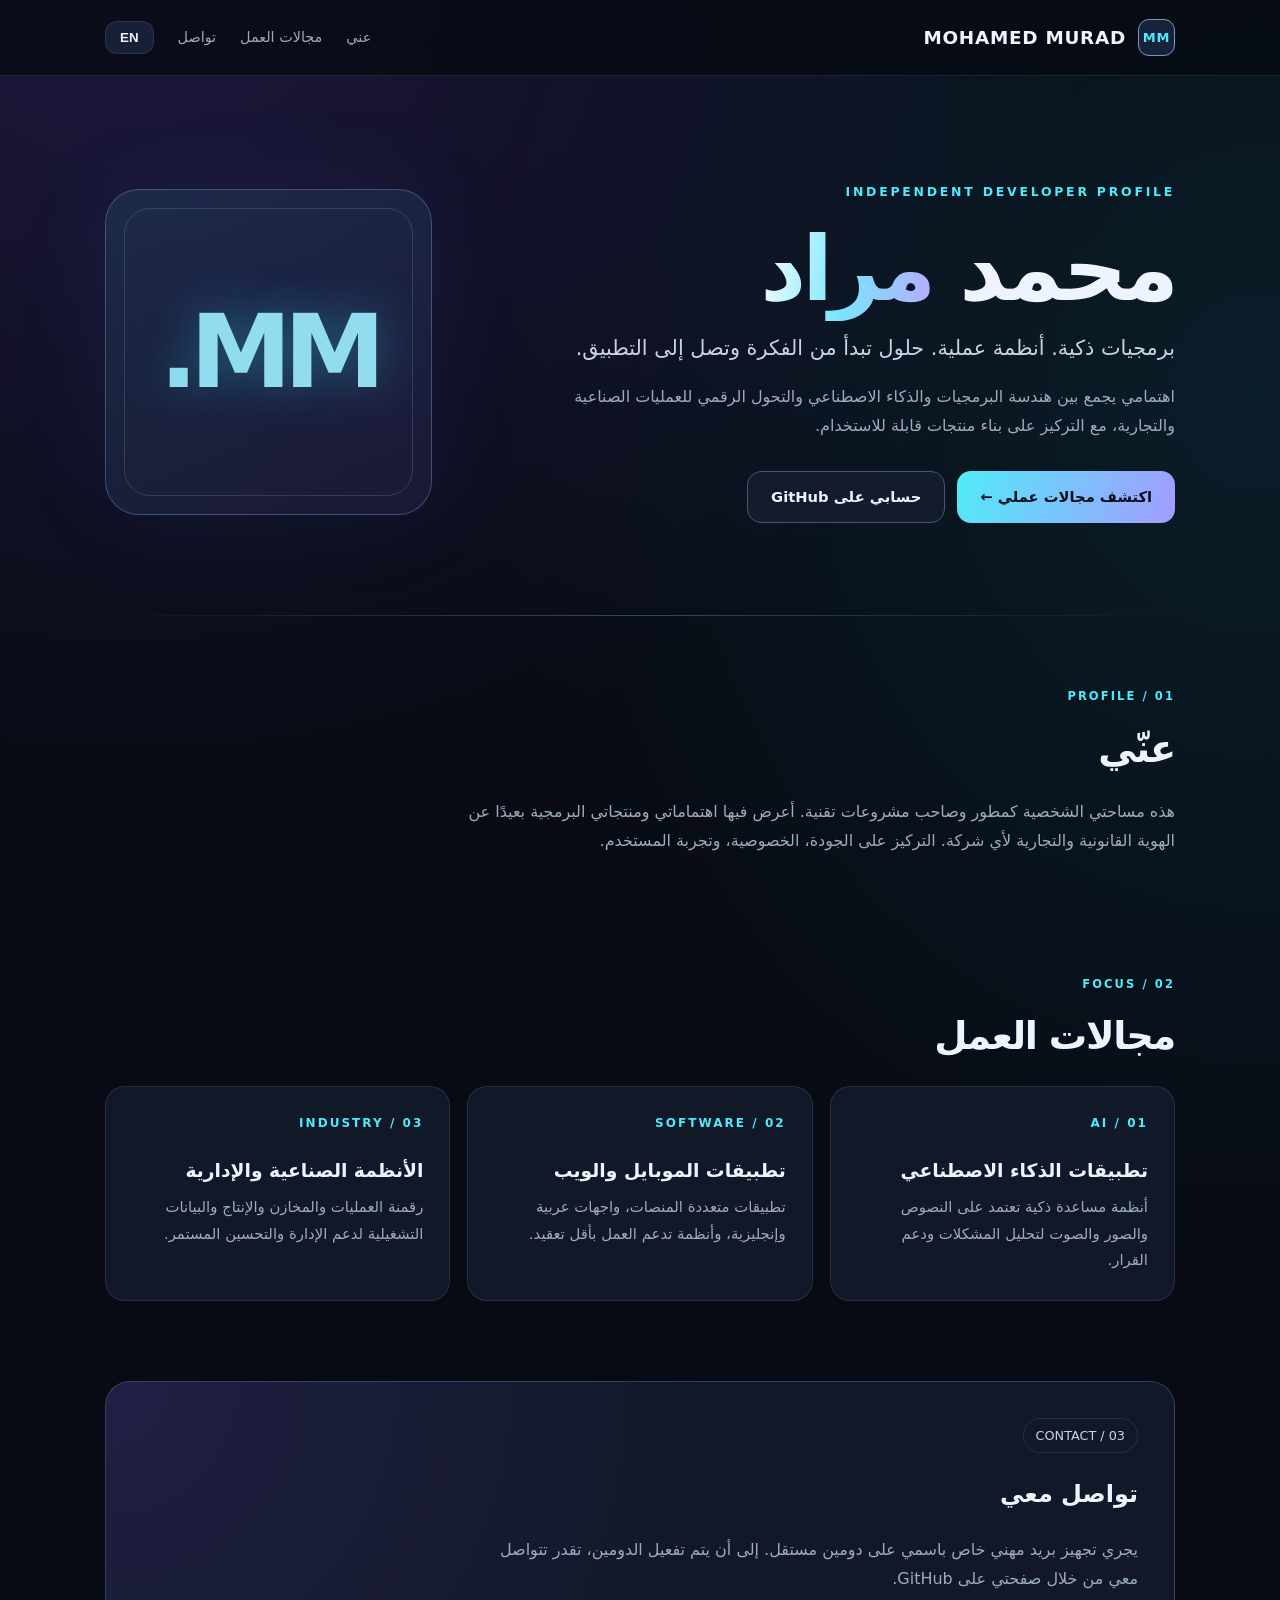
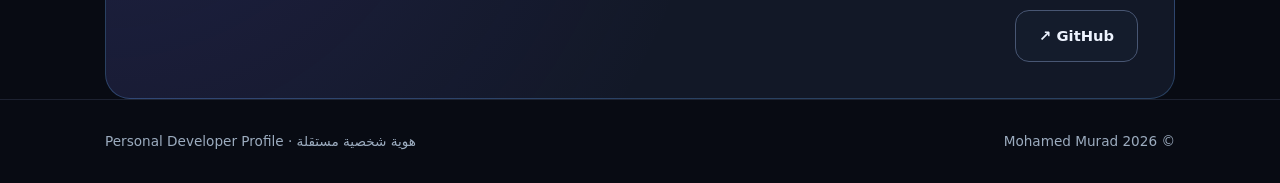
==== mohamed/index.html @ b5a16c12 "feat(personal): add independent bilingual developer profile page" ====
<!doctype html>
<html lang="ar" dir="rtl">
<head>
<meta charset="utf-8">
<meta name="viewport" content="width=device-width,initial-scale=1,viewport-fit=cover">
<meta name="theme-color" content="#080c16">
<meta name="description" content="Mohamed Murad — personal developer profile, software engineering, AI products and industrial systems.">
<title>Mohamed Murad | Personal Developer Website</title>
<link rel="canonical" href="https://mmoradumg.github.io/mohamed/">
<style>
:root{color-scheme:dark;--bg:#080b13;--panel:rgba(22,29,47,.76);--edge:rgba(154,178,232,.14);--text:#eef4ff;--muted:#9cacbf;--cyan:#4ee9fa;--violet:#9180ff;font-family:system-ui,-apple-system,"Segoe UI",Tahoma,sans-serif}
*{box-sizing:border-box}html{scroll-behavior:smooth}body{margin:0;background:radial-gradient(ellipse 75% 45% at 10% 0,rgba(103,72,219,.21),transparent),radial-gradient(ellipse 60% 50% at 98% 22%,rgba(21,143,171,.14),transparent),var(--bg);color:var(--text);line-height:1.8;min-height:100vh}
a{color:inherit;text-decoration:none}.shell{max-width:1120px;margin:0 auto;padding:0 25px}
header{position:sticky;top:0;z-index:5;background:rgba(8,11,19,.82);border-bottom:1px solid var(--edge);backdrop-filter:blur(18px)}
nav{height:75px;display:flex;justify-content:space-between;align-items:center;gap:20px}
.brand{font-weight:900;letter-spacing:.04em;font-size:1.15rem;display:flex;align-items:center;gap:12px}
.emblem{display:grid;place-items:center;width:37px;height:37px;border:1px solid #7c96c0;border-radius:11px;color:var(--cyan);font-size:13px;background:#17233a}
.links{display:flex;align-items:center;gap:24px;color:var(--muted);font-size:.9rem}
.links a:hover{color:var(--cyan)}
.lang{border:1px solid var(--edge);border-radius:12px;color:var(--text);background:#182037;cursor:pointer;padding:8px 14px;font-weight:700}
main{padding-bottom:75px}.hero{display:grid;grid-template-columns:1.35fr .65fr;align-items:center;gap:65px;padding-top:105px;padding-bottom:92px}
.eyebrow{font-size:.78rem;letter-spacing:.22em;font-weight:800;color:var(--cyan);text-transform:uppercase}
h1{font-size:clamp(3rem,7vw,5.8rem);line-height:1.12;letter-spacing:-.045em;margin:16px 0 10px}
.grad{background:linear-gradient(100deg,#fff,#79e6fc,#b9a9ff);background-clip:text;-webkit-background-clip:text;color:transparent}
.lead{color:#c9d3e3;font-size:clamp(1.1rem,2vw,1.3rem);max-width:635px}
.hero p.note{max-width:615px;color:var(--muted);font-size:1rem;margin-top:16px}
.actions{display:flex;flex-wrap:wrap;gap:12px;margin-top:30px}.btn{display:inline-flex;gap:10px;align-items:center;justify-content:center;border-radius:14px;padding:12px 23px;font-weight:750;font-size:.92rem;transition:transform .16s}
.btn:hover{transform:translateY(-2px)}.btn-primary{background:linear-gradient(105deg,#52eaf8,#a39cff);color:#09101c}.btn-secondary{border:1px solid #485673;background:#141c2c}
.monogram{aspect-ratio:1;display:grid;place-items:center;border-radius:34px;position:relative;isolation:isolate;background:linear-gradient(145deg,rgba(76,223,249,.11),rgba(142,107,255,.1));border:1px solid rgba(143,195,250,.3);box-shadow:0 0 100px rgba(86,128,251,.08)}
.monogram:before{content:"";position:absolute;inset:18px;border:1px solid rgba(133,196,237,.2);border-radius:26px;z-index:-1}.monogram b{font-size:clamp(3rem,8vw,6.7rem);letter-spacing:-.08em;color:#92dcef;font-weight:600;text-shadow:0 0 50px rgba(51,202,239,.4)}
.line{height:1px;background:linear-gradient(to left,transparent,#334768,transparent)}section{scroll-margin-top:105px}
.sec{padding:70px 0 20px}.sup{color:var(--cyan);text-transform:uppercase;font-weight:800;letter-spacing:.18em;font-size:.72rem}.sec h2{font-size:clamp(1.65rem,3.3vw,2.4rem);letter-spacing:-.035em;margin:7px 0 15px}.sec>p{max-width:725px;color:var(--muted);margin:0 0 28px}
.grid{display:grid;grid-template-columns:repeat(3,minmax(0,1fr));gap:17px}.card{background:var(--panel);border:1px solid var(--edge);border-radius:20px;padding:26px;min-height:215px}
.number{color:var(--cyan);font-size:.75rem;letter-spacing:.17em;font-weight:850}.card h3{font-size:1.17rem;margin:20px 0 6px}.card p{margin:0;color:var(--muted);font-size:.93rem}
.contact{margin-top:60px;border:1px solid rgba(93,163,230,.3);background:radial-gradient(circle at 0 0,rgba(100,75,220,.16),transparent 55%),rgba(22,28,45,.8);border-radius:25px;padding:36px}
.contact p{color:var(--muted);max-width:640px}.tag{color:#c7d4ec;font-size:.8rem;border:1px solid var(--edge);border-radius:999px;display:inline-block;padding:5px 12px}
footer{border-top:1px solid var(--edge);padding:29px 0;color:var(--muted);font-size:.85rem}footer .shell{display:flex;justify-content:space-between;gap:15px;flex-wrap:wrap}
[lang=en]{display:none}html.en{direction:ltr}html.en [lang=ar]{display:none}html.en [lang=en]{display:revert}
@media(max-width:750px){nav{height:66px}.links a:not(.lang){display:none}.hero{grid-template-columns:1fr;gap:32px;padding:65px 0 55px}.monogram{max-width:235px;width:100%;justify-self:start}.grid{grid-template-columns:1fr}.card{min-height:0}.contact{padding:24px}.shell{padding:0 20px}}
@media(prefers-reduced-motion:reduce){html{scroll-behavior:auto}.btn{transition:none}}
</style>
</head>
<body>
<header><nav class="shell">
<a href="#home" class="brand" aria-label="Mohamed Murad Home"><span class="emblem">MM</span><span>MOHAMED MURAD</span></a>
<div class="links"><a href="#about"><span lang="ar">عني</span><span lang="en">About</span></a><a href="#work"><span lang="ar">مجالات العمل</span><span lang="en">Expertise</span></a><a href="#contact"><span lang="ar">تواصل</span><span lang="en">Contact</span></a><button class="lang" id="language" type="button" aria-label="Switch language">EN</button></div>
</nav></header>
<main class="shell">
<section id="home" class="hero"><div>
<div class="eyebrow">INDEPENDENT DEVELOPER PROFILE</div>
<h1><span lang="ar">محمد <span class="grad">مراد</span></span><span lang="en">Mohamed <span class="grad">Murad</span></span></h1>
<div class="lead"><span lang="ar">برمجيات ذكية. أنظمة عملية. حلول تبدأ من الفكرة وتصل إلى التطبيق.</span><span lang="en">Intelligent software. Practical systems. From concept to working products.</span></div>
<p class="note"><span lang="ar">اهتمامي يجمع بين هندسة البرمجيات والذكاء الاصطناعي والتحول الرقمي للعمليات الصناعية والتجارية، مع التركيز على بناء منتجات قابلة للاستخدام.</span><span lang="en">My work spans software engineering, artificial intelligence, and digital systems for industrial and business operations, with a focus on usable products.</span></p>
<div class="actions">
<a class="btn btn-primary" href="#work"><span lang="ar">اكتشف مجالات عملي ←</span><span lang="en">Explore my work →</span></a>
<a class="btn btn-secondary" href="https://github.com/mmoradumg" rel="noopener"><span lang="ar">حسابي على GitHub</span><span lang="en">My GitHub</span></a>
</div></div><div class="monogram" aria-label="Mohamed Murad monogram"><b>MM.</b></div></section>
<div class="line"></div>
<section id="about" class="sec"><div class="sup">PROFILE / 01</div>
<h2><span lang="ar">عنّي</span><span lang="en">About</span></h2>
<p><span lang="ar">هذه مساحتي الشخصية كمطور وصاحب مشروعات تقنية. أعرض فيها اهتماماتي ومنتجاتي البرمجية بعيدًا عن الهوية القانونية والتجارية لأي شركة. التركيز على الجودة، الخصوصية، وتجربة المستخدم.</span><span lang="en">This is my independent developer profile: a space for my technology interests and software products, separate from the legal identity of any company. My priorities include quality, privacy, and user experience.</span></p>
</section>
<section id="work" class="sec"><div class="sup">FOCUS / 02</div><h2><span lang="ar">مجالات العمل</span><span lang="en">Areas of focus</span></h2>
<div class="grid">
<article class="card"><div class="number">01 / AI</div><h3><span lang="ar">تطبيقات الذكاء الاصطناعي</span><span lang="en">AI applications</span></h3><p><span lang="ar">أنظمة مساعدة ذكية تعتمد على النصوص والصور والصوت لتحليل المشكلات ودعم القرار.</span><span lang="en">Intelligent assistants that use language, images, and audio to help analyze complex problems.</span></p></article>
<article class="card"><div class="number">02 / SOFTWARE</div><h3><span lang="ar">تطبيقات الموبايل والويب</span><span lang="en">Mobile & web software</span></h3><p><span lang="ar">تطبيقات متعددة المنصات، واجهات عربية وإنجليزية، وأنظمة تدعم العمل بأقل تعقيد.</span><span lang="en">Cross-platform experiences with Arabic and English interfaces and practical workflows.</span></p></article>
<article class="card"><div class="number">03 / INDUSTRY</div><h3><span lang="ar">الأنظمة الصناعية والإدارية</span><span lang="en">Industrial & business systems</span></h3><p><span lang="ar">رقمنة العمليات والمخازن والإنتاج والبيانات التشغيلية لدعم الإدارة والتحسين المستمر.</span><span lang="en">Digital operations, inventory, production, and operational data for better oversight.</span></p></article>
</div></section>
<section id="contact" class="contact"><span class="tag">CONTACT / 03</span><h2><span lang="ar">تواصل معي</span><span lang="en">Get in touch</span></h2>
<p><span lang="ar">يجري تجهيز بريد مهني خاص باسمي على دومين مستقل. إلى أن يتم تفعيل الدومين، تقدر تتواصل معي من خلال صفحتي على GitHub.</span><span lang="en">A personal-domain email address is being configured. Until the domain is activated, you can reach me via GitHub.</span></p>
<a class="btn btn-secondary" href="https://github.com/mmoradumg" rel="noopener">GitHub ↗</a></section>
</main>
<footer><div class="shell"><span>© <span id="year">2026</span> Mohamed Murad</span><span lang="ar">هوية شخصية مستقلة · Personal Developer Profile</span><span lang="en">Independent personal identity · Developer Profile</span></div></footer>
<script>
const langButton = document.getElementById('language');
langButton.addEventListener('click', () => {
  const en = !document.documentElement.classList.contains('en');
  document.documentElement.classList.toggle('en',en);
  document.documentElement.lang = en ? 'en':'ar';
  document.documentElement.dir = en ? 'ltr':'rtl';
  langButton.textContent = en ? 'عربي':'EN';
});
document.getElementById('year').textContent = new Date().getFullYear();
</script></body></html>
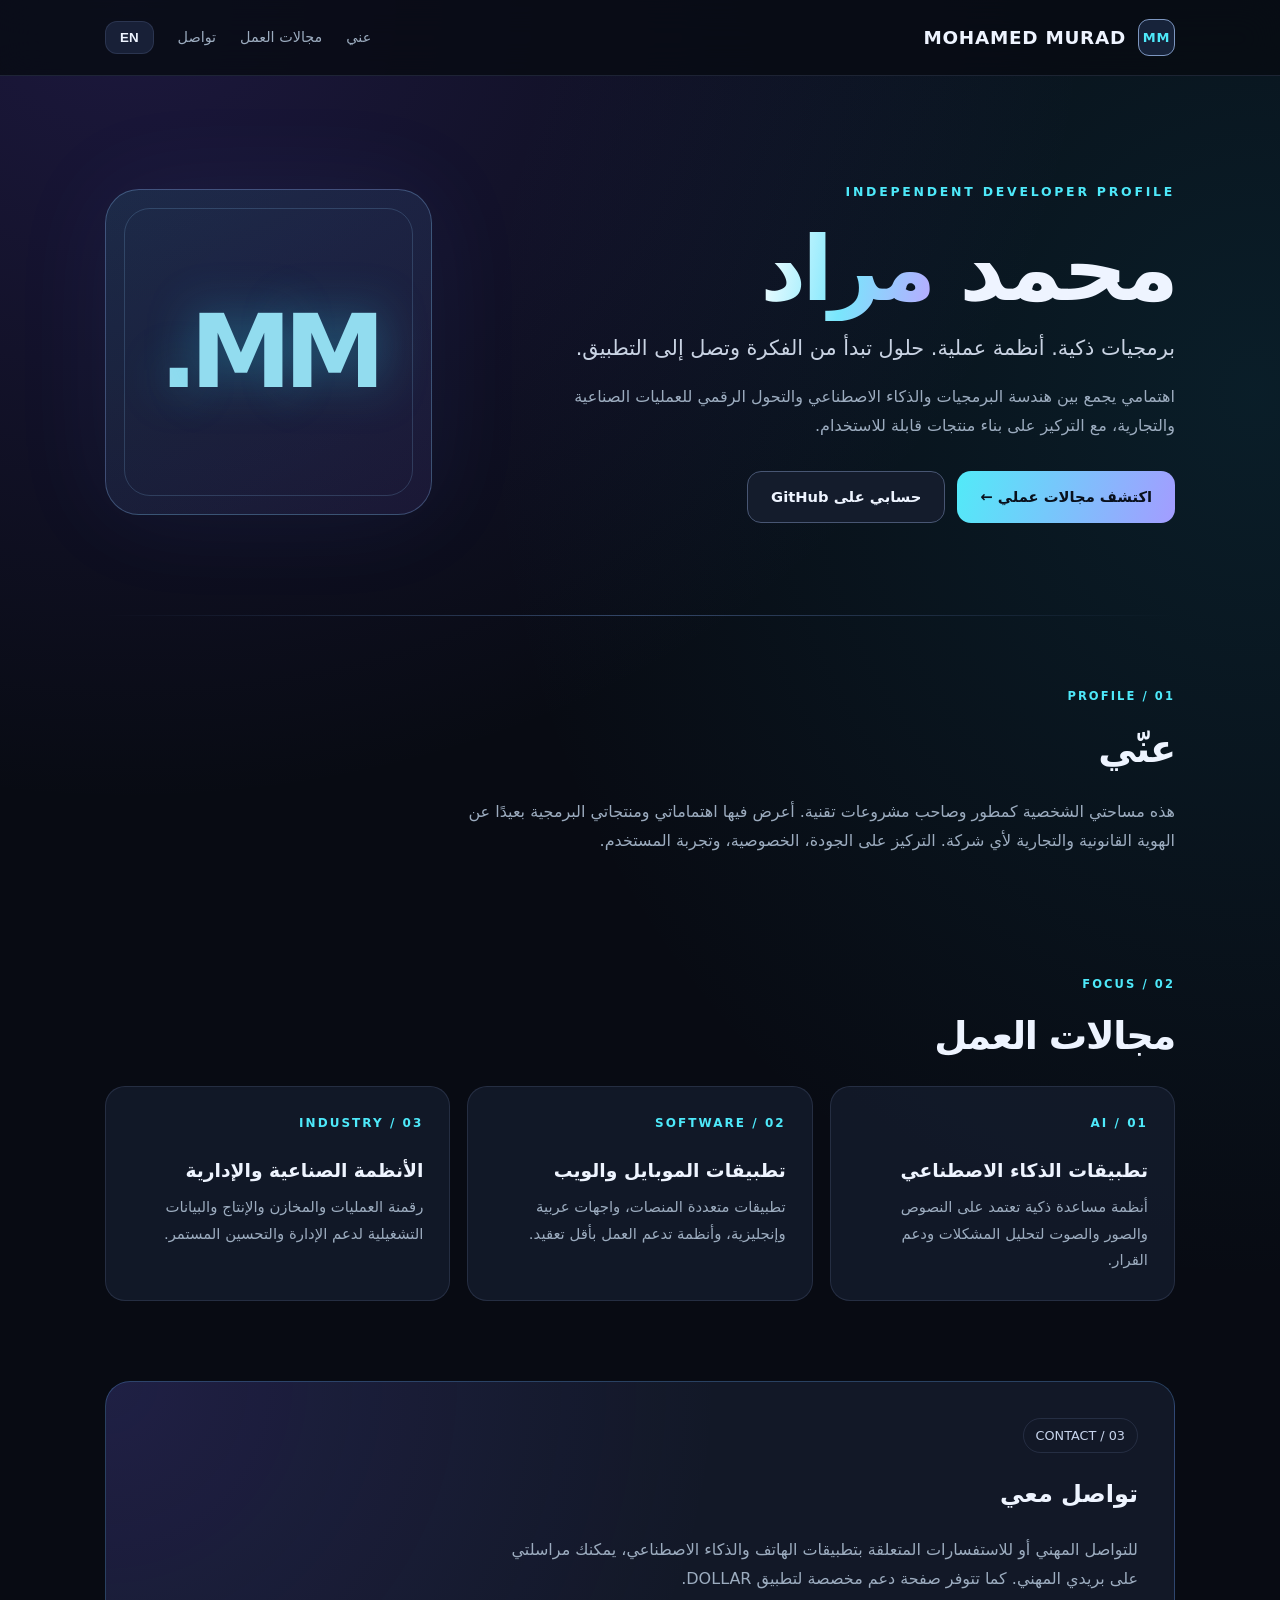
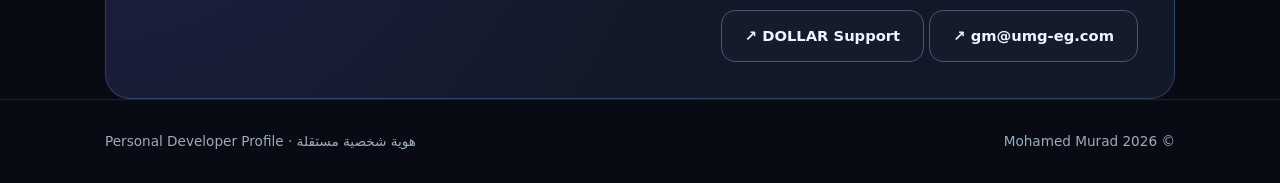
==== commit 74d47b93: "feat(profile): use umg-eg.com canonical and official email and app support" ====
--- a/mohamed/index.html
+++ b/mohamed/index.html
@@ -6,7 +6,7 @@
 <meta name="theme-color" content="#080c16">
 <meta name="description" content="Mohamed Murad — personal developer profile, software engineering, AI products and industrial systems.">
 <title>Mohamed Murad | Personal Developer Website</title>
-<link rel="canonical" href="https://mmoradumg.github.io/mohamed/">
+<link rel="canonical" href="https://umg-eg.com/mohamed/">
 <style>
 :root{color-scheme:dark;--bg:#080b13;--panel:rgba(22,29,47,.76);--edge:rgba(154,178,232,.14);--text:#eef4ff;--muted:#9cacbf;--cyan:#4ee9fa;--violet:#9180ff;font-family:system-ui,-apple-system,"Segoe UI",Tahoma,sans-serif}
 *{box-sizing:border-box}html{scroll-behavior:smooth}body{margin:0;background:radial-gradient(ellipse 75% 45% at 10% 0,rgba(103,72,219,.21),transparent),radial-gradient(ellipse 60% 50% at 98% 22%,rgba(21,143,171,.14),transparent),var(--bg);color:var(--text);line-height:1.8;min-height:100vh}
@@ -67,8 +67,8 @@
 <article class="card"><div class="number">03 / INDUSTRY</div><h3><span lang="ar">الأنظمة الصناعية والإدارية</span><span lang="en">Industrial & business systems</span></h3><p><span lang="ar">رقمنة العمليات والمخازن والإنتاج والبيانات التشغيلية لدعم الإدارة والتحسين المستمر.</span><span lang="en">Digital operations, inventory, production, and operational data for better oversight.</span></p></article>
 </div></section>
 <section id="contact" class="contact"><span class="tag">CONTACT / 03</span><h2><span lang="ar">تواصل معي</span><span lang="en">Get in touch</span></h2>
-<p><span lang="ar">يجري تجهيز بريد مهني خاص باسمي على دومين مستقل. إلى أن يتم تفعيل الدومين، تقدر تتواصل معي من خلال صفحتي على GitHub.</span><span lang="en">A personal-domain email address is being configured. Until the domain is activated, you can reach me via GitHub.</span></p>
-<a class="btn btn-secondary" href="https://github.com/mmoradumg" rel="noopener">GitHub ↗</a></section>
+<p><span lang="ar">للتواصل المهني أو للاستفسارات المتعلقة بتطبيقات الهاتف والذكاء الاصطناعي، يمكنك مراسلتي على بريدي المهني. كما تتوفر صفحة دعم مخصصة لتطبيق DOLLAR.</span><span lang="en">For development and app enquiries, contact me at my professional email. DOLLAR has a dedicated application support page.</span></p>
+<a class="btn btn-secondary" href="mailto:gm@umg-eg.com?subject=Developer%20Contact">gm@umg-eg.com ↗</a> <a class="btn btn-secondary" href="/apps/dollar/support/">DOLLAR Support ↗</a></section>
 </main>
 <footer><div class="shell"><span>© <span id="year">2026</span> Mohamed Murad</span><span lang="ar">هوية شخصية مستقلة · Personal Developer Profile</span><span lang="en">Independent personal identity · Developer Profile</span></div></footer>
 <script>
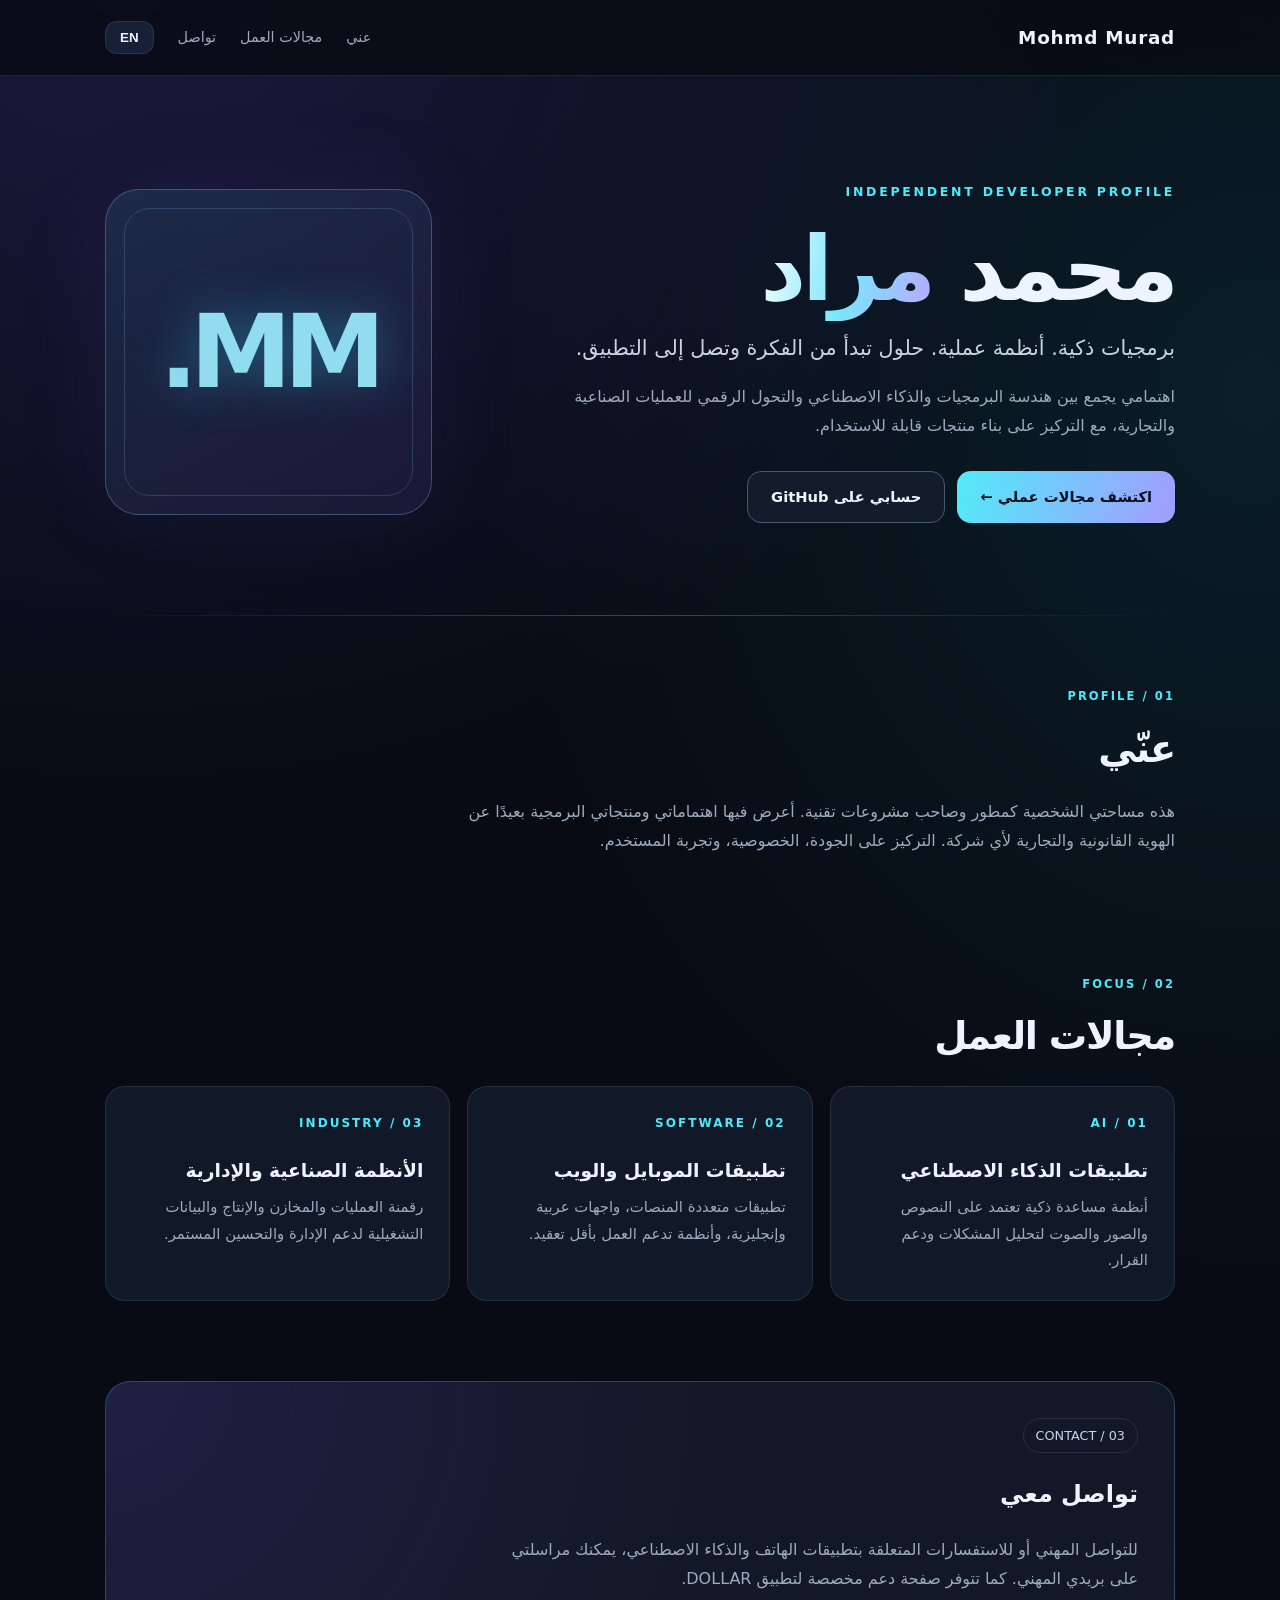
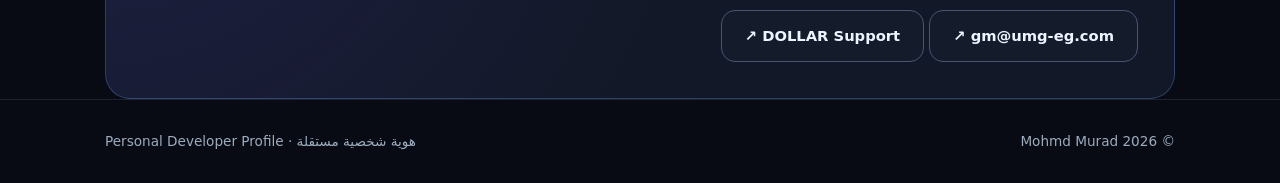
==== commit 96c8d637: "fix(profile): remove top MM monogram and use Mohmd Murad spelling" ====
--- a/mohamed/index.html
+++ b/mohamed/index.html
@@ -4,8 +4,8 @@
 <meta charset="utf-8">
 <meta name="viewport" content="width=device-width,initial-scale=1,viewport-fit=cover">
 <meta name="theme-color" content="#080c16">
-<meta name="description" content="Mohamed Murad — personal developer profile, software engineering, AI products and industrial systems.">
-<title>Mohamed Murad | Personal Developer Website</title>
+<meta name="description" content="Mohmd Murad — personal developer profile, software engineering, AI products and industrial systems.">
+<title>Mohmd Murad | Personal Developer Website</title>
 <link rel="canonical" href="https://umg-eg.com/mohamed/">
 <style>
 :root{color-scheme:dark;--bg:#080b13;--panel:rgba(22,29,47,.76);--edge:rgba(154,178,232,.14);--text:#eef4ff;--muted:#9cacbf;--cyan:#4ee9fa;--violet:#9180ff;font-family:system-ui,-apple-system,"Segoe UI",Tahoma,sans-serif}
@@ -42,13 +42,13 @@
 </head>
 <body>
 <header><nav class="shell">
-<a href="#home" class="brand" aria-label="Mohamed Murad Home"><span class="emblem">MM</span><span>MOHAMED MURAD</span></a>
+<a href="#home" class="brand" aria-label="Mohmd Murad Home"><span>Mohmd Murad</span></a>
 <div class="links"><a href="#about"><span lang="ar">عني</span><span lang="en">About</span></a><a href="#work"><span lang="ar">مجالات العمل</span><span lang="en">Expertise</span></a><a href="#contact"><span lang="ar">تواصل</span><span lang="en">Contact</span></a><button class="lang" id="language" type="button" aria-label="Switch language">EN</button></div>
 </nav></header>
 <main class="shell">
 <section id="home" class="hero"><div>
 <div class="eyebrow">INDEPENDENT DEVELOPER PROFILE</div>
-<h1><span lang="ar">محمد <span class="grad">مراد</span></span><span lang="en">Mohamed <span class="grad">Murad</span></span></h1>
+<h1><span lang="ar">محمد <span class="grad">مراد</span></span><span lang="en">Mohmd <span class="grad">Murad</span></span></h1>
 <div class="lead"><span lang="ar">برمجيات ذكية. أنظمة عملية. حلول تبدأ من الفكرة وتصل إلى التطبيق.</span><span lang="en">Intelligent software. Practical systems. From concept to working products.</span></div>
 <p class="note"><span lang="ar">اهتمامي يجمع بين هندسة البرمجيات والذكاء الاصطناعي والتحول الرقمي للعمليات الصناعية والتجارية، مع التركيز على بناء منتجات قابلة للاستخدام.</span><span lang="en">My work spans software engineering, artificial intelligence, and digital systems for industrial and business operations, with a focus on usable products.</span></p>
 <div class="actions">
@@ -70,7 +70,7 @@
 <p><span lang="ar">للتواصل المهني أو للاستفسارات المتعلقة بتطبيقات الهاتف والذكاء الاصطناعي، يمكنك مراسلتي على بريدي المهني. كما تتوفر صفحة دعم مخصصة لتطبيق DOLLAR.</span><span lang="en">For development and app enquiries, contact me at my professional email. DOLLAR has a dedicated application support page.</span></p>
 <a class="btn btn-secondary" href="mailto:gm@umg-eg.com?subject=Developer%20Contact">gm@umg-eg.com ↗</a> <a class="btn btn-secondary" href="/apps/dollar/support/">DOLLAR Support ↗</a></section>
 </main>
-<footer><div class="shell"><span>© <span id="year">2026</span> Mohamed Murad</span><span lang="ar">هوية شخصية مستقلة · Personal Developer Profile</span><span lang="en">Independent personal identity · Developer Profile</span></div></footer>
+<footer><div class="shell"><span>© <span id="year">2026</span> Mohmd Murad</span><span lang="ar">هوية شخصية مستقلة · Personal Developer Profile</span><span lang="en">Independent personal identity · Developer Profile</span></div></footer>
 <script>
 const langButton = document.getElementById('language');
 langButton.addEventListener('click', () => {
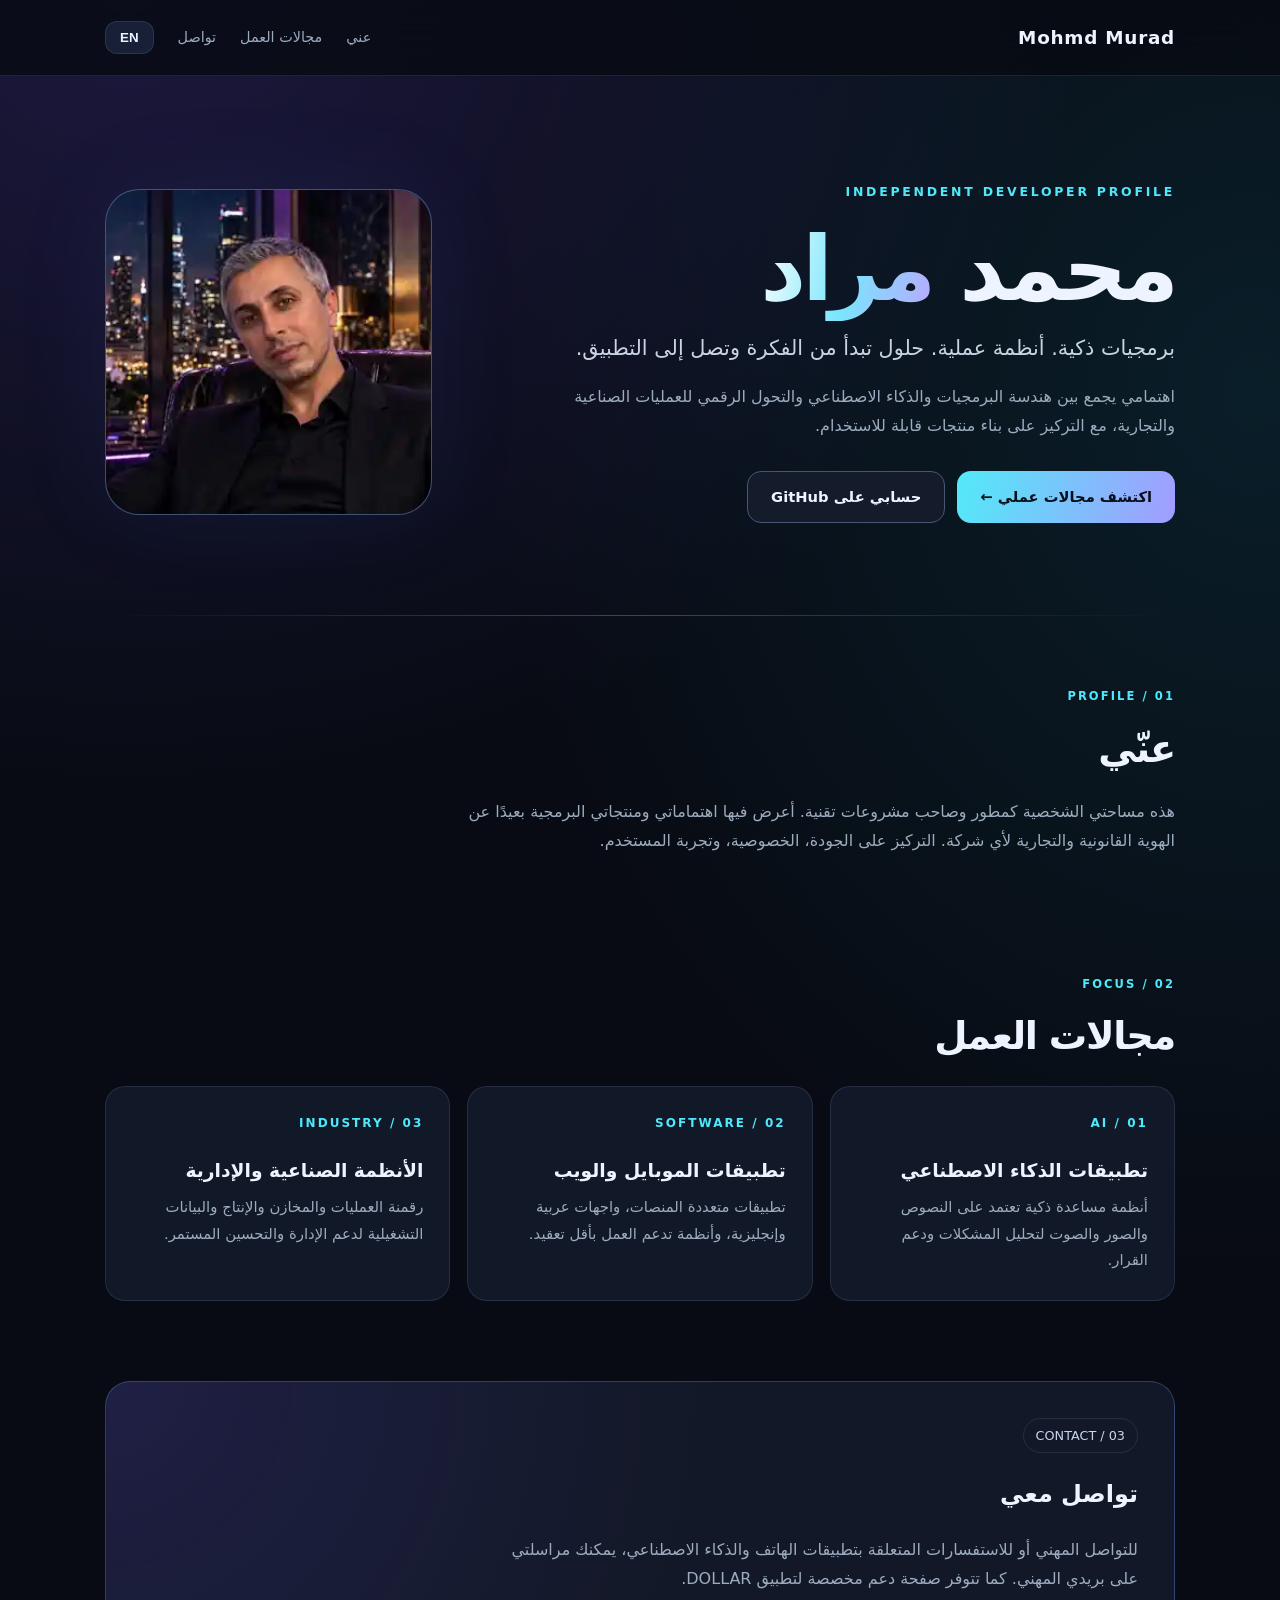
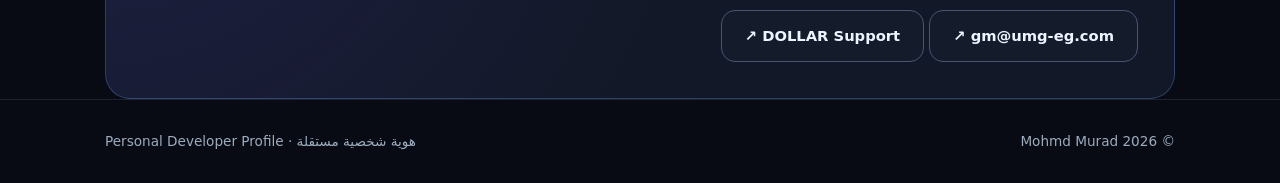
==== commit 39966ccc: "feat(profile): replace single large MM square with Mohmd Murad portrait" ====
--- a/mohamed/index.html
+++ b/mohamed/index.html
@@ -38,6 +38,7 @@
 [lang=en]{display:none}html.en{direction:ltr}html.en [lang=ar]{display:none}html.en [lang=en]{display:revert}
 @media(max-width:750px){nav{height:66px}.links a:not(.lang){display:none}.hero{grid-template-columns:1fr;gap:32px;padding:65px 0 55px}.monogram{max-width:235px;width:100%;justify-self:start}.grid{grid-template-columns:1fr}.card{min-height:0}.contact{padding:24px}.shell{padding:0 20px}}
 @media(prefers-reduced-motion:reduce){html{scroll-behavior:auto}.btn{transition:none}}
+.monogram{overflow:hidden}.monogram img{display:block;width:100%;height:100%;object-fit:cover;object-position:center 42%;border-radius:inherit}
 </style>
 </head>
 <body>
@@ -54,7 +55,7 @@
 <div class="actions">
 <a class="btn btn-primary" href="#work"><span lang="ar">اكتشف مجالات عملي ←</span><span lang="en">Explore my work →</span></a>
 <a class="btn btn-secondary" href="https://github.com/mmoradumg" rel="noopener"><span lang="ar">حسابي على GitHub</span><span lang="en">My GitHub</span></a>
-</div></div><div class="monogram" aria-label="Mohamed Murad monogram"><b>MM.</b></div></section>
+</div></div><div class="monogram" aria-label="Mohmd Murad portrait"><img src="/assets/media/mohmd-murad.webp" alt="Mohmd Murad" width="300" height="300" loading="eager" decoding="async"></div></section>
 <div class="line"></div>
 <section id="about" class="sec"><div class="sup">PROFILE / 01</div>
 <h2><span lang="ar">عنّي</span><span lang="en">About</span></h2>
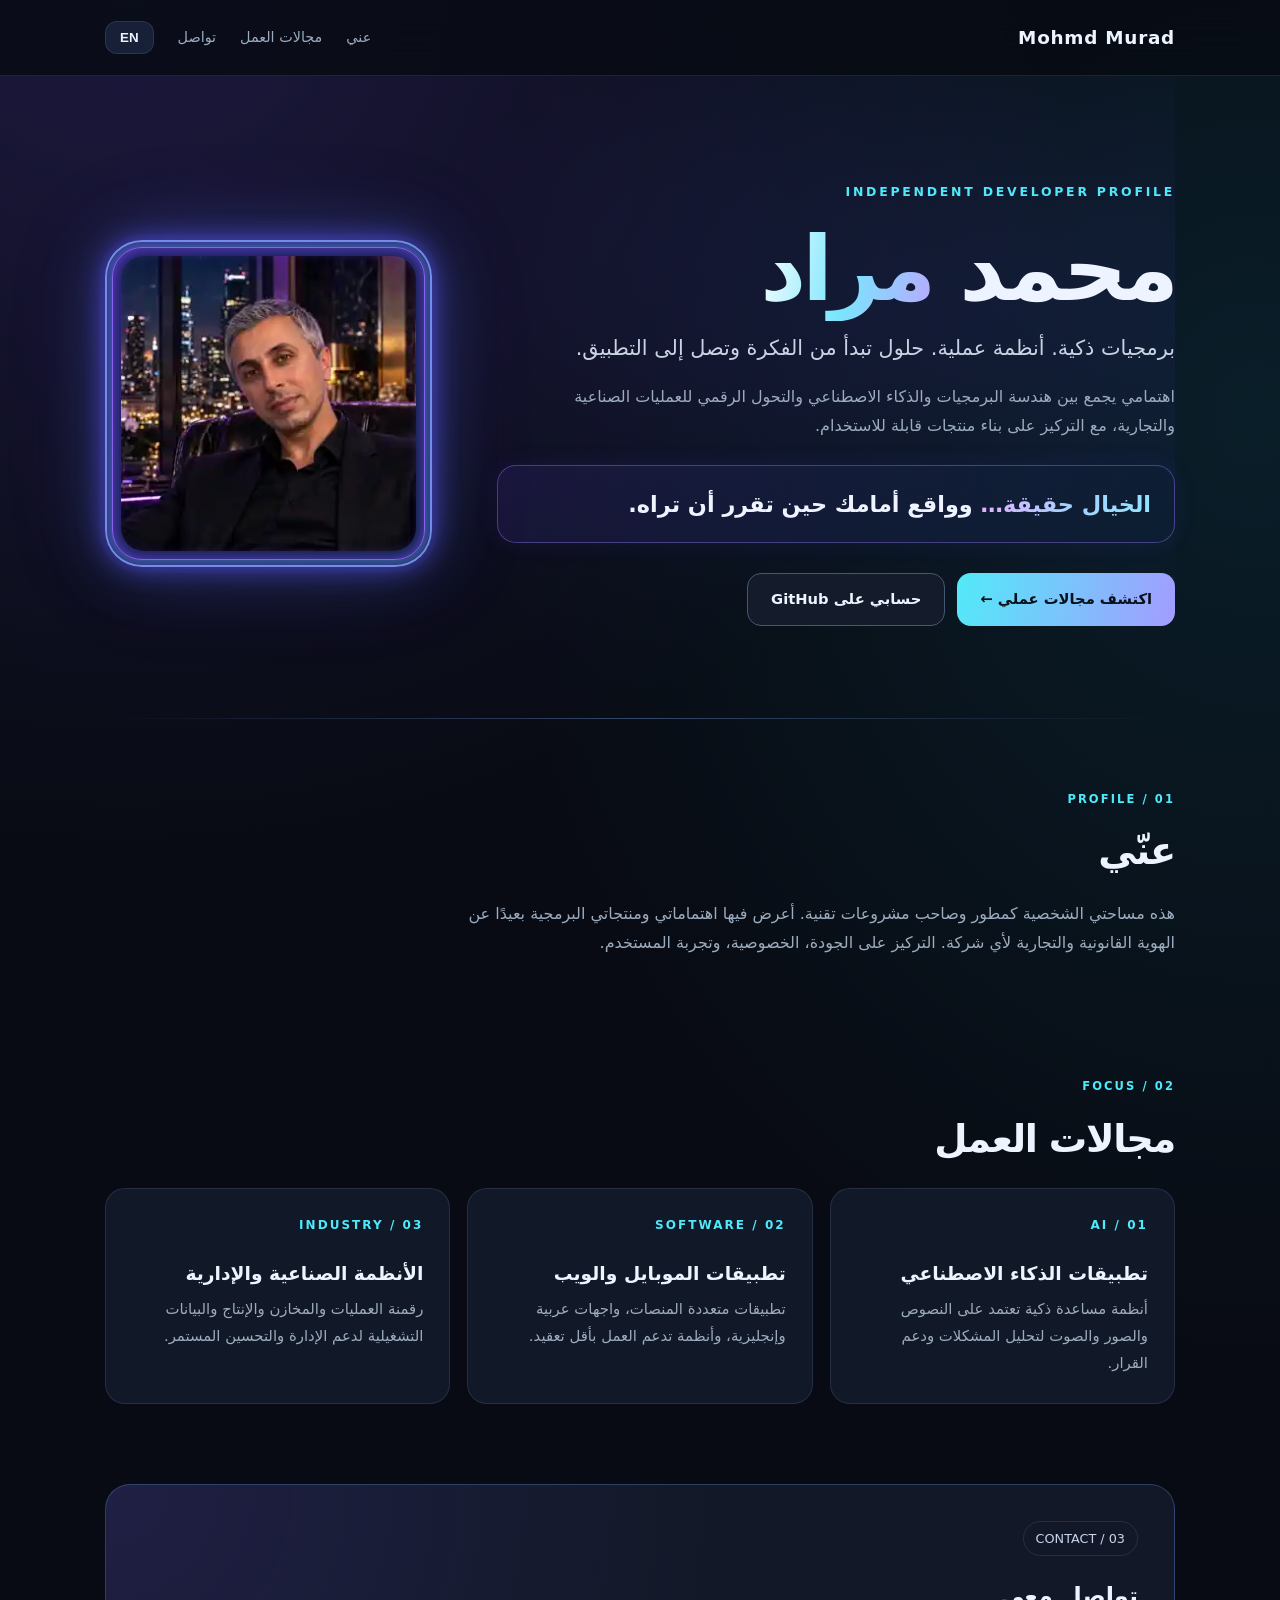
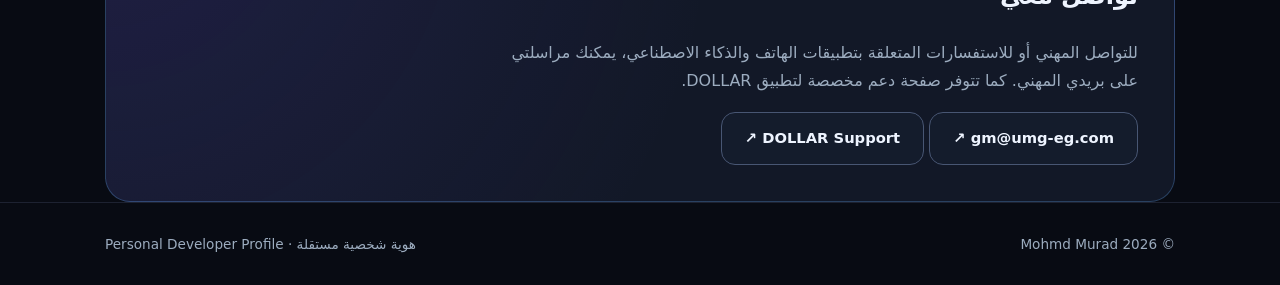
==== commit f56553ea: "feat(profile): apply approved glowing portrait frame and personal slogan" ====
--- a/mohamed/index.html
+++ b/mohamed/index.html
@@ -39,6 +39,19 @@
 @media(max-width:750px){nav{height:66px}.links a:not(.lang){display:none}.hero{grid-template-columns:1fr;gap:32px;padding:65px 0 55px}.monogram{max-width:235px;width:100%;justify-self:start}.grid{grid-template-columns:1fr}.card{min-height:0}.contact{padding:24px}.shell{padding:0 20px}}
 @media(prefers-reduced-motion:reduce){html{scroll-behavior:auto}.btn{transition:none}}
 .monogram{overflow:hidden}.monogram img{display:block;width:100%;height:100%;object-fit:cover;object-position:center 42%;border-radius:inherit}
+
+/* Approved portrait treatment and personal vision — neon cinematic styling */
+.hero{background:radial-gradient(ellipse at 84% 37%,rgba(78,58,194,.13),transparent 53%)}
+.monogram{position:relative;isolation:isolate;overflow:hidden;border-radius:37px;padding:14px;border:2px solid rgba(128,155,255,.88);background:linear-gradient(138deg,rgba(36,30,99,.97),rgba(16,33,65,.96));box-shadow:0 0 0 6px rgba(67,85,197,.07),0 0 27px rgba(96,77,254,.69),0 0 64px rgba(54,151,255,.25),0 0 100px rgba(130,72,221,.18),inset 0 0 28px rgba(130,192,255,.16);animation:profileGlow 8s ease-in-out infinite}
+.monogram:before{content:"";position:absolute;inset:5px;border-radius:30px;border:1px solid rgba(163,117,255,.85);box-shadow:0 0 14px rgba(102,210,255,.54),inset 0 0 13px rgba(129,78,255,.52);z-index:2;pointer-events:none}
+.monogram:after{content:"";position:absolute;inset:0;z-index:3;pointer-events:none;border-radius:inherit;box-shadow:inset 0 0 23px rgba(100,70,255,.42)}
+.monogram img{display:block;position:relative;width:100%;height:100%;object-fit:cover;object-position:center 42%;border-radius:23px;filter:saturate(1.07);z-index:1}
+@keyframes profileGlow{50%{box-shadow:0 0 0 6px rgba(67,85,197,.09),0 0 35px rgba(88,193,255,.67),0 0 73px rgba(139,76,255,.35),0 0 100px rgba(130,72,221,.15),inset 0 0 28px rgba(130,192,255,.16)}}
+.credo{display:block;border-radius:19px;margin:24px 0 5px;padding:18px 23px;border:1px solid rgba(144,118,251,.41);background:linear-gradient(110deg,rgba(64,46,149,.22),rgba(13,31,53,.72));box-shadow:0 0 23px rgba(78,64,242,.11);font-size:clamp(1.06rem,2vw,1.4rem);font-weight:800;line-height:1.8;color:#eef3ff}
+.credo strong{background:linear-gradient(110deg,#eaafff,#a8ceff,#90e6ff);-webkit-background-clip:text;background-clip:text;color:transparent}
+@media(max-width:750px){.monogram{max-width:310px;width:100%;justify-self:center;padding:12px}.credo{font-size:1.05rem;padding:15px 17px;margin-top:20px}}
+@media(prefers-reduced-motion:reduce){.monogram{animation:none!important}}
+
 </style>
 </head>
 <body>
@@ -52,6 +65,7 @@
 <h1><span lang="ar">محمد <span class="grad">مراد</span></span><span lang="en">Mohmd <span class="grad">Murad</span></span></h1>
 <div class="lead"><span lang="ar">برمجيات ذكية. أنظمة عملية. حلول تبدأ من الفكرة وتصل إلى التطبيق.</span><span lang="en">Intelligent software. Practical systems. From concept to working products.</span></div>
 <p class="note"><span lang="ar">اهتمامي يجمع بين هندسة البرمجيات والذكاء الاصطناعي والتحول الرقمي للعمليات الصناعية والتجارية، مع التركيز على بناء منتجات قابلة للاستخدام.</span><span lang="en">My work spans software engineering, artificial intelligence, and digital systems for industrial and business operations, with a focus on usable products.</span></p>
+<div class="credo"><span lang="ar"><strong>الخيال حقيقة…</strong> وواقع أمامك حين تقرر أن تراه.</span><span lang="en"><strong>Imagination becomes reality</strong> when you choose to see it.</span></div>
 <div class="actions">
 <a class="btn btn-primary" href="#work"><span lang="ar">اكتشف مجالات عملي ←</span><span lang="en">Explore my work →</span></a>
 <a class="btn btn-secondary" href="https://github.com/mmoradumg" rel="noopener"><span lang="ar">حسابي على GitHub</span><span lang="en">My GitHub</span></a>
